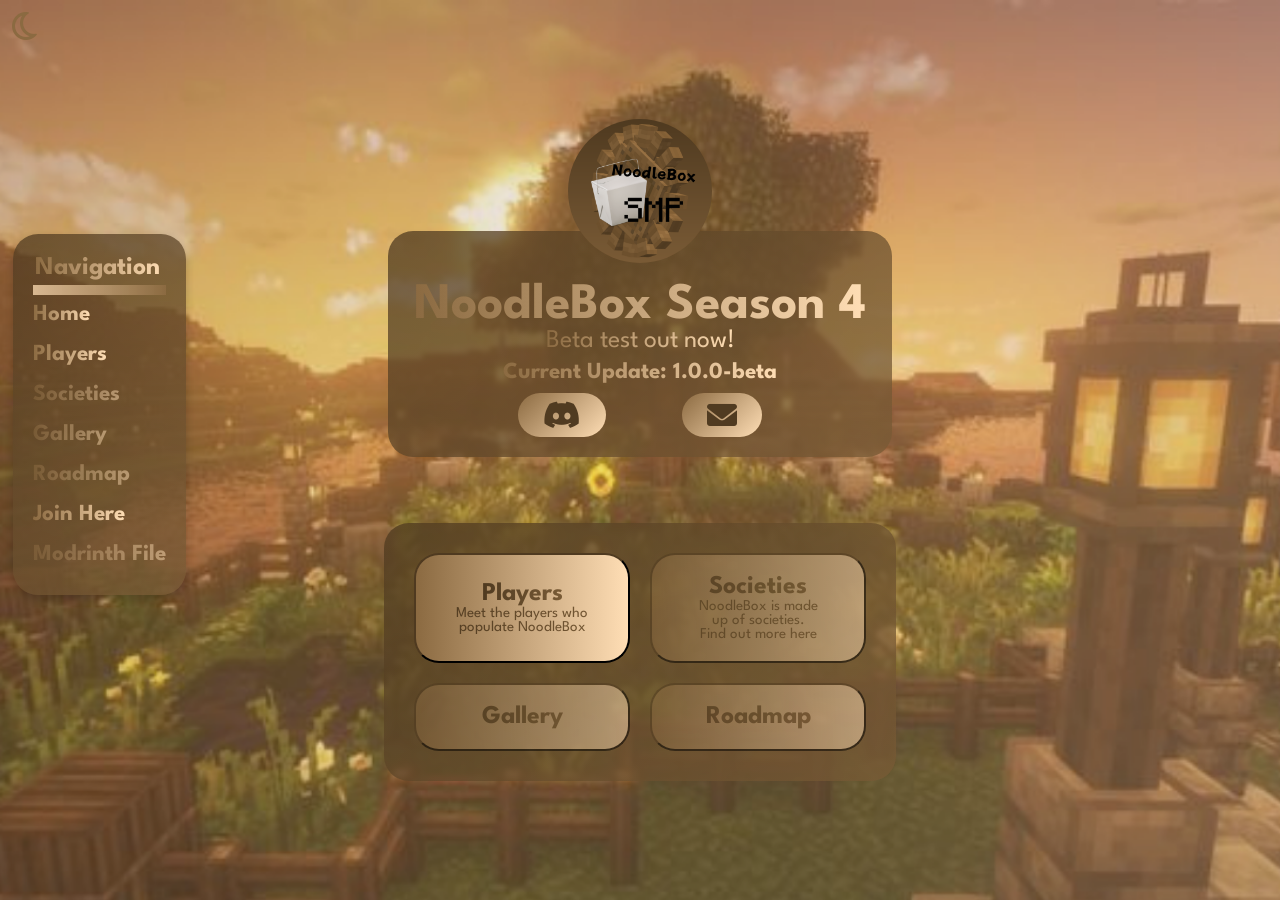
==== index.html @ 2ab09ecf "update index.html and themes.js for beta release; refactor webhook.js IP logging" ====
<!doctype html>
<html lang="en">
  <head>
    <meta charset="UTF-8" />
    <meta
      name="keywords"
      content="Minecraft, Server, Homepage, NoodleBox, Season 4, NBS4, SMP"
    />
    <meta name="author" content="ShortBoiAidz, Aiden Thorpe" />
    <meta name="viewport" content="width=device-width, initial-scale=1" />
    <meta
      name="copyright"
      content="Copyright 2026 Aiden Thorpe, SunnySomething. All rights reserved."
    />
    <meta
      name="description"
      content="Find information about the NoodleBox SMP!"
    />

    <title>NoodleBox SMP | Homepage</title>

    <link rel="icon" type="image/x-icon" href="/images/noodleboxLogo_noBG.png" />

    <link rel="preconnect" href="https://fonts.googleapis.com" />
    <link rel="preconnect" href="https://fonts.gstatic.com" crossorigin />
    <link
      href="https://fonts.googleapis.com/css2?family=League+Spartan:wght@100..900&display=swap"
      rel="stylesheet"
    />

    <link
      rel="stylesheet"
      href="https://cdnjs.cloudflare.com/ajax/libs/font-awesome/6.0.0/css/all.min.css"
      integrity="sha512-9usAa10IRO0HhonpyAIVpjrylPvoDwiPUiKdWk5t3PyolY1cOd4DSE0Ga+ri4AuTroPR5aQvXU9xC6qOPnzFeg=="
      crossorigin="anonymous"
      referrerpolicy="no-referrer"
    />
    <link
      rel="stylesheet"
      href="https://cdnjs.cloudflare.com/ajax/libs/font-awesome/4.7.0/css/font-awesome.min.css"
    />

    <link rel="stylesheet" href="styles/base.css" />
    <link rel="stylesheet" href="styles/layout.css" />
    <link rel="stylesheet" href="styles/components.css" />
    <link rel="stylesheet" href="styles/animations.css" />
    <link rel="stylesheet" href="styles/responsive.css" />
    <link rel="stylesheet" href="styles/other.css" />

    <script src="https://cdnjs.cloudflare.com/ajax/libs/jquery/3.5.1/jquery.min.js"></script>
    <script src="scripts/loader.js"></script>
    <script src="scripts/ip.js"></script>
    <script src="scripts/themes.js"></script>
    <script src="https://ajax.googleapis.com/ajax/libs/jquery/3.2.1/jquery.min.js"></script>

    <link rel="canonical" href="https://noodlebox.cc" />
  </head>

  <body>
    <!-- Loading Screen -->
    <div class="loading-screen">
      <div class="loading">
        <span></span>
        <span></span>
        <span></span>
        <span></span>
      </div>
    </div>

    <div class="homepageContainer">
      <nav>
        <ul class="sidebar">
          <i class="fa-regular fa-rectangle-xmark" onclick=closeSidebar()></i>
          <li><a href="index.html" class="navLink"><h4 class="active">Home</h4></a></li>
          <li><a href="players.html" class="navLink"><h4>Players</h4></a></li>
          <li><a onclick=notAvailable() class="navLink"><h4>Societies</h4></a></li>
          <li><a onclick=notAvailable() class="navLink"><h4>Gallery</h4></a></li>
          <li><a onclick=notAvailable() class="navLink"><h4>Roadmap</h4></a></li>
          <li><a href="https://discord.gg/k8M3CMXGmx" class="navLink"><h4>Join Here</h4></a></li>
          <li><a onclick=notAvailable() class="navLink" download><h4>Modrinth File</h4></a></li>
        </ul>

        <ul class="mainNav">
          <h3 class="navHeader gradient-text">Navigation</h3>
          <div class="navDivider"></div>
          <li><a href="index.html" class="gradient-text navLink active availableButton"><h4>Home</h4></a></li>
          <li><a href="players.html" class="gradient-text navLink availableButton"><h4>Players</h4></a></li>
          <li><a onclick=notAvailable() class="gradient-text navLink notAvailableButton"><h4>Societies</h4></a></li>
          <li><a onclick=notAvailable() class="gradient-text navLink notAvailableButton"><h4>Gallery</h4></a></li>
          <li><a onclick=notAvailable() class="gradient-text navLink notAvailableButton"><h4>Roadmap</h4></a></li>
          <li><a href="https://discord.gg/k8M3CMXGmx" class="gradient-text navLink availableButton"><h4>Join Here</h4></a></li>
          <li><a onclick=notAvailable() class="gradient-text navLink notAvailableButton" download><h4>Modrinth File</h4></a></li>
        </ul>
      </nav>
      <i class="fa-solid fa-bars" onclick=openSidebar()></i>

      <i class="fa-regular fa-moon" onclick="toggleDarkMode()" id="themeToggleMoon" title="Toggle Dark Mode"></i>
      <i class="fa-regular fa-sun" onclick="toggleLightMode()" id="themeToggleSun" title="Toggle Light Mode"></i>

      <main>
        <div class="content">
          <img
            src="images/noodleboxLogo.png"
            alt="NoodleBox Logo"
            class="logo"
            id="logo"
            onclick="location.href='https://nsb3-archive.surzies.workers.dev/'"
            title="Take me back to the old times"
          />
          <div class="mainCardParent">
            <div class="homeCard">
              <h1 class="gradient-text">NoodleBox Season 4</h1>

              <br />

              <sub class="gradient-text"
                >Beta test out now!</sub
              >
              <br>
              <h4 class="gradient-text"
                >Current Update: 1.0.0-beta</h4
              >

              <br />

              <div class="buttonCardParent">
                <a href="https://discord.gg/k8M3CMXGmx">
                  <div class="buttonCard availableButton">
                    <i
                      class="fa-brands fa-discord headerIcon"
                      style="cursor: pointer"
                    ></i>
                  </div>
                </a>

                <div class="buttonCard availableButton">
                  <i
                    class="fa-solid fa-envelope headerIcon"
                    onclick="emailClick()"
                    style="cursor: pointer"
                  ></i>
                </div>
              </div>
            </div>
          </div>

          <br />

          <div class="h2CardParent">
            <div class="h2Card">
              <button onclick="location.href = 'players.html'" class="availableButton">
                <h2 class="gradient-text-h2">Players</h2>
                <p class="gradient-text-h2">Meet the players who populate NoodleBox</p>
              </button>

              <button onclick=notAvailable() class="notAvailableButton">
                <h2 class="gradient-text-h2">Societies</h2>
                <p class="gradient-text-h2">NoodleBox is made up of societies. Find out more here</p>
              </button>
            </div>

            <div class="mainCardH2">
              <button onclick=notAvailable() class="notAvailableButton">
                <h2 class="gradient-text-h2">Gallery</h2>
              </button>

              <button onclick=notAvailable() class="notAvailableButton">
                <h2 class="gradient-text-h2">Roadmap</h2>
              </button>
            </div>
          </div>
        </div>
      </main>
    </div>

    <script>
      const theme = localStorage.getItem('theme');
      if (theme === 'dark') {
        toggleDarkMode();
      } else {
        toggleLightMode();
      }
    </script>
  </body>
</html>
---- styles/base.css ----
/* Colors */
:root {
  --textColour: #6b3f2a;
  --darkGradPrim: #4f3a20;
  --darkGradSec: #795b36;
  --lightGradPrim: #8b6a41;
  --lightGradSec: #ffdeb5;

  --darkGradPrimTrans: rgb(79, 58, 32, 0.75);
  --darkGradSecTrans: rgb(121, 91, 54, 0.75);
  --lightGradPrimTrans: rgb(139, 106, 65, 0.75);
  --lightGradSecTrans: rgb(255, 222, 181, 0.75);
  --leagueSpartan:
    "League Spartan",
    "Comic Sans MS",
    sans-serif;
}

/* Reset */
* {
  margin: 0;
  padding: 0;
  box-sizing: border-box;
}

/* Base */
html,
body {
  min-height: 100vh;
}

body {
  background-image: url("/images/background.png");
  background-repeat: no-repeat;
  background-position: center center;
  background-size: cover;
  background-attachment: fixed;

  display: flex;
  flex-direction: column;

  overflow-x: hidden;

  font-family: var(--leagueSpartan);
}

/* Base Components */
button {
  display: flex;
  flex-direction: column;

  border-radius: 25px;
  width: 100%;
  height: auto;
  align-items: center;
  justify-content: center;

  margin: 10px;
  padding: clamp(5px, 2vw, 20px);

  cursor: pointer;

  border-style: outset;
  border-color: var(--darkGradPrim);

  background: linear-gradient(
    90deg,
    var(--lightGradPrim),
    var(--lightGradSec)
  );
}

nav {
  position: absolute;
  right: 10px;
  top: 26%;
  left: 1%;
  width: 200px;
  z-index: 1000;
}

/* Typography */
h1 {
  font-size: clamp(30px, 4vw, 80px);
  margin-top: 1em;
  margin-right: 0.5em;
  margin-left: 0.5em;
  text-wrap: balance;
}

h2 {
  font-size: clamp(23px, 2vw, 30px);
}

h3,
sub {
  font-size: clamp(20px, 2vw, 30px);
}

h3 {
  margin: 2px;
  color: var(--darkGradPrim);
}

h4 {
  font-size: clamp(17px, 2vw, 23px);
  line-height: clamp(40px, 2vw, 70px);
  text-wrap: balance;
}

h5 {
  font-size: clamp(12px, 5vw, 20px);
  line-height: clamp(30px, 4vw, 40px);
}

h4,
h5 {
  margin: auto;
}

i {
  margin-left: 5px;
  margin-right: 5px;
  font-size: clamp(30px, 2vw, 45px);
}

p,
h2,
i {
  color: var(--textColour);
  font-family: var(--leagueSpartan);
}

p {
  font-size: clamp(12.5px, 2vw, 15px);
  text-wrap: balance;
}

li {
  list-style-type: none;
}

ul {
  display: flex;
  justify-content: space-evenly;
  flex-direction: row;
  list-style: none;
}

a {
  color: var(--textColour);
  text-decoration: none;
}
---- styles/layout.css ----
main {
  flex: 1;
  min-height: 100dvh;

  display: flex;
  justify-content: center;
}

textarea::placeholder {
  flex-wrap: wrap;
}

.flexRow {
  display: flex;
  flex-direction: row;
  justify-content: center;
  width: 100vw;
  flex-wrap: balance;
}

.container {
  width: 80%;
  margin: auto;
}

.center {
  text-align: center;
  justify-content: center;
  justify-items: center;
}

.playerName {
  text-align: center;
  margin-bottom: 10px;
}

.sidebar {
  padding: 1rem 0;
  display: none;
  z-index: 10000;
  flex-direction: column;
  position: fixed;
  top: 0;
  right: 0;
  height: 100vh;
  width: 250px;
  align-items: flex-start;
  justify-content: space-around;
  text-align: center;
}
.sidebar li,
.sidebar a {
  width: 100%;
}

.mainNav {
  padding: clamp(10px, 2vw, 20px);
  border-radius: 25px;
  display: flex;
  flex-direction: column;
  z-index: 1000;
  width: fit-content;
  position: fixed;
}

.content {
  display: flex;
  flex-direction: column;
  align-items: center;
  width: clamp(20vw, 45vw, 45vw);
  justify-content: center;
  margin-bottom: 10px;
}

.mainCardH2 {
  display: flex;
}

.homepageContainer {
  display: flex;
  align-items: center;
  justify-content: center;
}

.mainCardParent {
  width: stretch;
  margin-top: clamp(-20rem, -2rem, -30px);
  margin-bottom: 25px;
  display: flex;
  flex-direction: column;
  text-align: center;
}

.h2CardParent {
  width: clamp(100px, 40vw, 1000px);
  margin-top: clamp(20px, 2vw, 50px);
  width: stretch;
  display: flex;
  flex-wrap: wrap;
  flex-direction: column;
  justify-content: space-evenly;

  &:has(textarea) {
    justify-content: center;
    align-items: center;
  }
}

textarea {
  background: linear-gradient(45deg, var(--darkGradPrimTrans), var(--darkGradSecTrans));
  text-align: center;
  font-size: 2em;
  margin: 1rem;
  border-radius: 10px;
  -webkit-border-radius: 10px;
  -moz-border-radius: 10px;
  -ms-border-radius: 10px;
  -o-border-radius: 10px;
  width: 50%;
  border-color: var(--lightGradPrim);
  color: rgb(173, 168, 168);
  text-wrap: balance;
}

.messageButton {
  margin: 0;
}

.h2CardParent,
.playerCard {
  padding: clamp(10px, 2vw, 20px);
  border-radius: 25px;
  -webkit-border-radius: 25px;
  -moz-border-radius: 25px;
  -ms-border-radius: 25px;
  -o-border-radius: 25px;

  display: flex;
  flex-direction: column;
  text-align: center;
}

.homeCard {
  border-radius: 25px;
  -webkit-border-radius: 25px;
  -moz-border-radius: 25px;
  -ms-border-radius: 25px;
  -o-border-radius: 25px;
  align-items: center;
  padding-bottom: clamp(10px, 4vw, 20px);
  padding-top: 0;
}

.playerCardParent {
  display: flex;
  flex-wrap: wrap;
  justify-content: center;
  align-items: center;
  width: stretch;
  gap: 20px;
  margin-top: 50px;
}

.playerCard {
  border-width: 2px;
  border-style: solid;
  justify-content: center;
  align-items: center;
  height: stretch;
  width: 20em;
}

.buttonCardParent {
  display: inline-flex;
  margin-top: 10em;
  flex-direction: row;
  flex-wrap: wrap;
  align-items: center;
  justify-content: center;
  gap: 1vw;
}

.buttonCard {
  flex-direction: row;
  border-radius: 50px;
  -webkit-border-radius: 50px;
  -moz-border-radius: 50px;
  -ms-border-radius: 50px;
  -o-border-radius: 50px;

  width: fit-content;

  padding-top: clamp(5px, 2vw, 7px);
  padding-bottom: clamp(5px, 2vw, 7px);
  padding-left: clamp(20px, 2vw, 20px);
  padding-right: clamp(20px, 2vw, 20px);
  align-self: center;

  margin-left: 2rem;
  margin-right: 2rem;
  margin-top: 0;
}

.playerInfoCard {
  margin-left: 30px;
  margin-right: 30px;

  width: stretch;
  text-align: center;

  padding: clamp(10px, 2vw, 20px);
  padding-left: clamp(20px, 4vw, 40px);
  padding-right: clamp(20px, 4vw, 40px);

  border-radius: 45px;
  -webkit-border-radius: 45px;
  -moz-border-radius: 45px;
  -ms-border-radius: 45px;
  -o-border-radius: 45px;
}

.navDivider {
  width: 100%;
  height: 10px;
  margin-top: 3px;
}

.h2Card {
  display: flex;
  flex-direction: row;
}

/* IMAGES */
.logoPlayers {
  transform: translate(140%, -30%);
  -webkit-transform: translate(140%, -30%);
  -moz-transform: translate(140%, -30%);
  -ms-transform: translate(140%, -30%);
  -o-transform: translate(140%, -30%);
}

.logo,
.adminLogo {
  width: 25%;
  height: auto;
  z-index: 999;
  cursor: pointer;
  margin-top: 10px;
}

.logo {
  border-radius: 100%;
  -webkit-border-radius: 100%;
  -moz-border-radius: 100%;
  -ms-border-radius: 100%;
  -o-border-radius: 100%;
}

.playerHead {
  display: flex;
  overflow: hidden;
  width: clamp(80px, 10vw, 150px);
}

.fa-bars {
  display: none;
  top: 0;
  right: 0;
  margin: 10px;
  position: fixed;
  z-index: 10000
}

.fa-moon,
.fa-sun {
  font-size: 2rem;
  color: var(--lightGradPrim);
  margin: 10px;
  z-index: 10000;
  cursor: pointer;
  position: absolute;
  top: 0;
  left: 0;
}

.fa-moon {
  display: block;
}
.fa-sun {
  display: none;
}

#shortboiaidz {
  scale: 1.6;
}
---- styles/components.css ----
/* Text */
.gradient-text {
  background: linear-gradient(90deg, var(--lightGradPrim), var(--lightGradSec));
  display: inline-block;
  -webkit-background-clip: text;
  background-clip: text;
  color: transparent;
}

.gradient-text-h2 {
  background: linear-gradient(90deg, var(--darkGradPrim), var(--darkGradSec));
  display: inline-block;
  -webkit-background-clip: text;
  background-clip: text;
  color: transparent;
}
.gradient-text-h2:hover {
  background: linear-gradient(90deg, var(--darkGradSec), var(--darkGradPrim));
  -webkit-background-clip: text;
  background-clip: text;
  color: transparent;
}

.active {
  text-decoration: underline;
  font-weight: bold;
}

.hiddenText {
  display: none;
}

.notAvailableButton {
  opacity: 0.5;
  cursor: not-allowed;
}

/* Cards */
.mainCardParent {
  font-size: 0;
}

::placeholder {
  color: rgb(173, 168, 168);
  font-size: clamp(23px, 2vw, 30px);
}

select, ::picker(select){
  appearance: base-select;
}

select {
  padding: 0.2em;
  width: stretch;
  display: flex;
  text-wrap: balance;
  position: relative;
}
select:open::picker-icon {
  rotate: 180deg;
}
select::picker-icon {
  color: #999999;
  transition: 0.4s rotate;
  position: absolute;
  right: 0.5vw;
}

select option {
  background: linear-gradient(45deg, var(--darkGradPrim), var(--darkGradSec));
  font-size: 1em;
  color: rgb(173, 168, 168);
}

.h2CardParent,
.playerCard {
  background: linear-gradient(135deg, var(--darkGradPrimTrans), var(--darkGradSecTrans));
}

.gradFlipX {
  background: linear-gradient(225deg, var(--darkGradPrimTrans), var(--darkGradSecTrans));
}

.playerCard {
  border-color: var(--darkGradPrimTrans);
}

.buttonCard {
  background: linear-gradient(
    135deg,
    var(--lightGradPrim),
    var(--lightGradSec)
  );
}

.playerInfoCard {
  background: linear-gradient(135deg, var(--lightGradPrim), var(--lightGradSec));
}

.homeCard {
  backdrop-filter: blur(2px);
  background: linear-gradient(135deg, var(--darkGradPrimTrans), var(--darkGradSecTrans));
}

.navDivider {
  background: linear-gradient(-90deg, var(--lightGradPrim), var(--lightGradSecTrans));
}

.h2CardParent {
  backdrop-filter: blur(2px);
}

.sidebar {
  background-color: rgba(255, 255, 255, 0.2);
  backdrop-filter: blur(10px);
}
.sidebar h4 {
  color: var(--darkGradPrim);
  font-size: clamp(30px, 2vw, 50px);
}
.sidebar h4:hover {
  background-color: rgba(255, 255, 255, 0.2);
}

.mainNav {
  background: linear-gradient(135deg, var(--darkGradPrimTrans), var(--darkGradSecTrans));
  box-shadow: 0 4px 8px rgba(0, 0, 0, 0.2);
}

/* Images */
.fa-bars {
  color: var(--darkGradPrim);
  font-size: clamp(50px, 2vw, 50px);
}

.sidebarIcon {
  color: var(--darkGradPrim);
}

.fa-rectangle-xmark {
  color: var(--darkGradPrim)
}

.headerIcon {
  color: #503b21;
}
---- styles/animations.css ----
.loading-screen {
  position: fixed;
  width: 100%;
  height: 100%;

  background: linear-gradient(180deg, var(--darkGradPrim), var(--lightGradPrim));
  display: flex;
  align-items: center;
  justify-content: center;
  z-index: 100000;
}

.loading {
  width: 80px;
  display: flex;
  flex-wrap: wrap;
  animation: rotate 1s linear infinite;
}

.loading span {
  width: 32px;
  height: 32px;
  margin: 4px;
  animation: scale 1.5s linear infinite;
}

.availableButton {
  transition: transform 0.5s ease;
}
.availableButton:hover {
  transform: scale(1.05);
  transition: transform 0.5s ease, box-shadow 0.5s ease;
  -webkit-transform: scale(1.05);
  -moz-transform: scale(1.05);
  -ms-transform: scale(1.05);
  -o-transform: scale(1.05);
}

/* Individual blocks */
.loading span:nth-child(1) {
  background: var(--darkGradSec);
  transform-origin: bottom right;
}
.loading span:nth-child(2) {
  background: var(--darkGradPrim);
  transform-origin: bottom left;
}
.loading span:nth-child(3) {
  background: var(--darkGradSec);
  transform-origin: top right;
}
.loading span:nth-child(4) {
  background: var(--darkGradSec);
  transform-origin: top left;
}

/* Animations */
@keyframes rotate {
  to {
    transform: rotate(360deg);
  }
}

@keyframes scale {
  50% {
    transform: scale(1.2);
  }
}
---- styles/responsive.css ----
@media (max-width: 800px) {
  .mainNav {
    display: none;
  }

  .fa-bars {
    display: block;
  }

  .h2Card,
  .mainCardH2 {
    flex-wrap: wrap;
  }
}

@media (max-width: 700px) {
  .logo,
  .adminLogo {
    width: 40%;
    margin-bottom: 10px;
  }
}

@media (max-width: 500px) {
  .logo,
  .adminLogo {
    width: 50%;
    margin-bottom: 10px;
  }
}

@media screen and (max-width: 600px) {
  .container {
    width: 100%;
    padding: 0 10px;
  }

  h3 {
    font-size: 22px;
  }
  select option {
    font-size: 50%
  }
}

@media (max-width: 450px) {
  .sidebar {
    width: 100vw;
    text-align: center;
    justify-content: space-evenly;
  }
  .sidebar li {
    border-bottom: solid 1px;
  }
  .navLink {
    color: black;
  }
  p {
    display: none;
  }
  .playerCardParent {
    display: flex;
    overflow-x: scroll;
    scroll-snap-type: y mandatory;
    width: 250px;
    height: 300px;
  }
  .playerCard {
    scroll-snap-align: center;
    flex-shrink: 0;
    height: 300px;
    width: 250px;
  }
  .playerCard:has(h1) {
    justify-content: center;
    align-items: center;
    height: fit-content;
    padding: clamp(13px, 2vw, 20px);
    width: 250px;
  }
  .playerCard h1 {
    margin: 0;
    font-size: clamp(1em, 2vw, 3em);
  }
  .hiddenText {
    display: flex;
    text-align: center;
    font-size: 3em;
    text-wrap: balance;
    padding: clamp(10px, 2vw, 20px)
  }
}

@media (max-width: 450px) {
  ::picker-icon {
    display: none;
  }
  select {
    text-decoration: underline;
  }
}
---- styles/other.css ----
@font-face {
  font-family: "Minecraft";
  src:
    url("fonts/MinecraftRegular-Bmg3.woff") format("woff"),
    url("fonts/MinecraftRegular-Bmg3.woff2") format("woff2");
  font-weight: normal;
  font-style: normal;
}
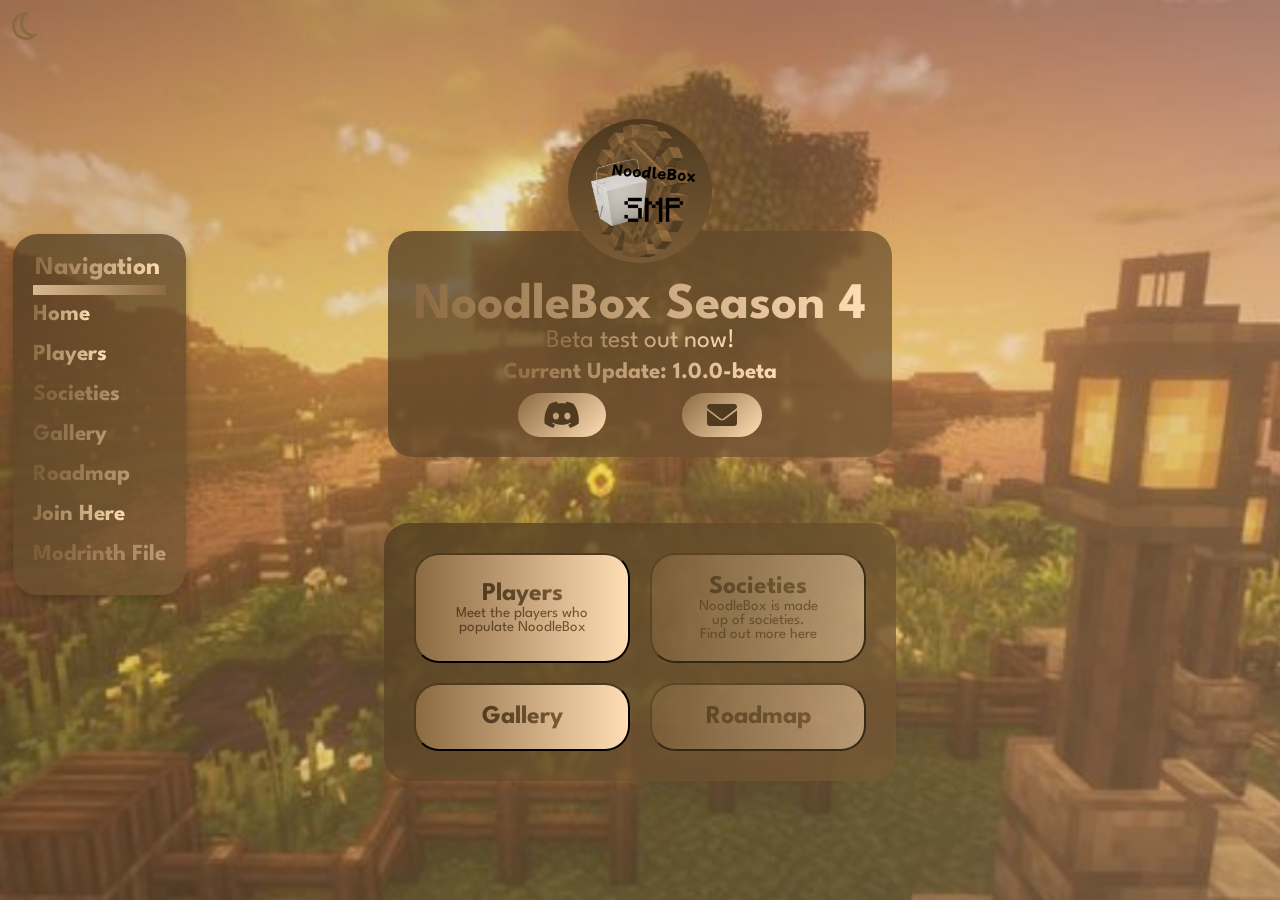
==== commit 92c49358: "added gallery" ====
--- a/index.html
+++ b/index.html
@@ -51,6 +51,7 @@
     <script src="scripts/loader.js"></script>
     <script src="scripts/ip.js"></script>
     <script src="scripts/themes.js"></script>
+    <script src="scripts/ipban.js"></script>
     <script src="https://ajax.googleapis.com/ajax/libs/jquery/3.2.1/jquery.min.js"></script>
 
     <link rel="canonical" href="https://noodlebox.cc" />
@@ -160,7 +161,7 @@
             </div>
 
             <div class="mainCardH2">
-              <button onclick=notAvailable() class="notAvailableButton">
+              <button onclick="location.href = 'gallery.html'" class="availableButton">
                 <h2 class="gradient-text-h2">Gallery</h2>
               </button>
 
--- a/styles/layout.css
+++ b/styles/layout.css
@@ -127,7 +127,8 @@
 }
 
 .h2CardParent,
-.playerCard {
+.playerCard,
+.galleryCard {
   padding: clamp(10px, 2vw, 20px);
   border-radius: 25px;
   -webkit-border-radius: 25px;
@@ -140,6 +141,24 @@
   text-align: center;
 }
 
+.gallaryCard {
+  padding: 0;
+  border-radius: 20px;
+  align-content: center;
+  height: max-content;
+  -webkit-border-radius: 20px;
+  -moz-border-radius: 20px;
+  -ms-border-radius: 20px;
+  -o-border-radius: 20px;
+}
+.gallaryCard img {
+  width: 100%;
+  height: 20em;
+  object-fit: cover;
+  object-position: center;
+  display: block;
+}
+
 .homeCard {
   border-radius: 25px;
   -webkit-border-radius: 25px;
@@ -151,8 +170,9 @@
   padding-top: 0;
 }
 
-.playerCardParent {
-  display: flex;
+.playerCardParent,
+.galleryCardParent {
+  display: inline-flex;
   flex-wrap: wrap;
   justify-content: center;
   align-items: center;
@@ -168,6 +188,28 @@
   align-items: center;
   height: stretch;
   width: 20em;
+}
+
+.galImg {
+  border-radius: 20px;
+  margin: 0px;
+  display: block;
+  overflow: hidden;
+  object-fit: cover;
+  object-position: center;
+  -webkit-border-radius: 20px;
+  -moz-border-radius: 20px;
+  -ms-border-radius: 20px;
+  -o-border-radius: 20px;
+}
+
+.gallaryCardParent {
+  width: 100%;
+  display: grid;
+  grid-template-columns: repeat(auto-fit, minmax(250px, 1fr));
+  align-items: center;
+  grid-gap: 20px;
+  margin: 10px;
 }
 
 .buttonCardParent {
--- a/styles/components.css
+++ b/styles/components.css
@@ -127,6 +127,10 @@
   box-shadow: 0 4px 8px rgba(0, 0, 0, 0.2);
 }
 
+.gallaryCard {
+  border: solid 4px var(--darkGradPrim);
+}
+
 /* Images */
 .fa-bars {
   color: var(--darkGradPrim);
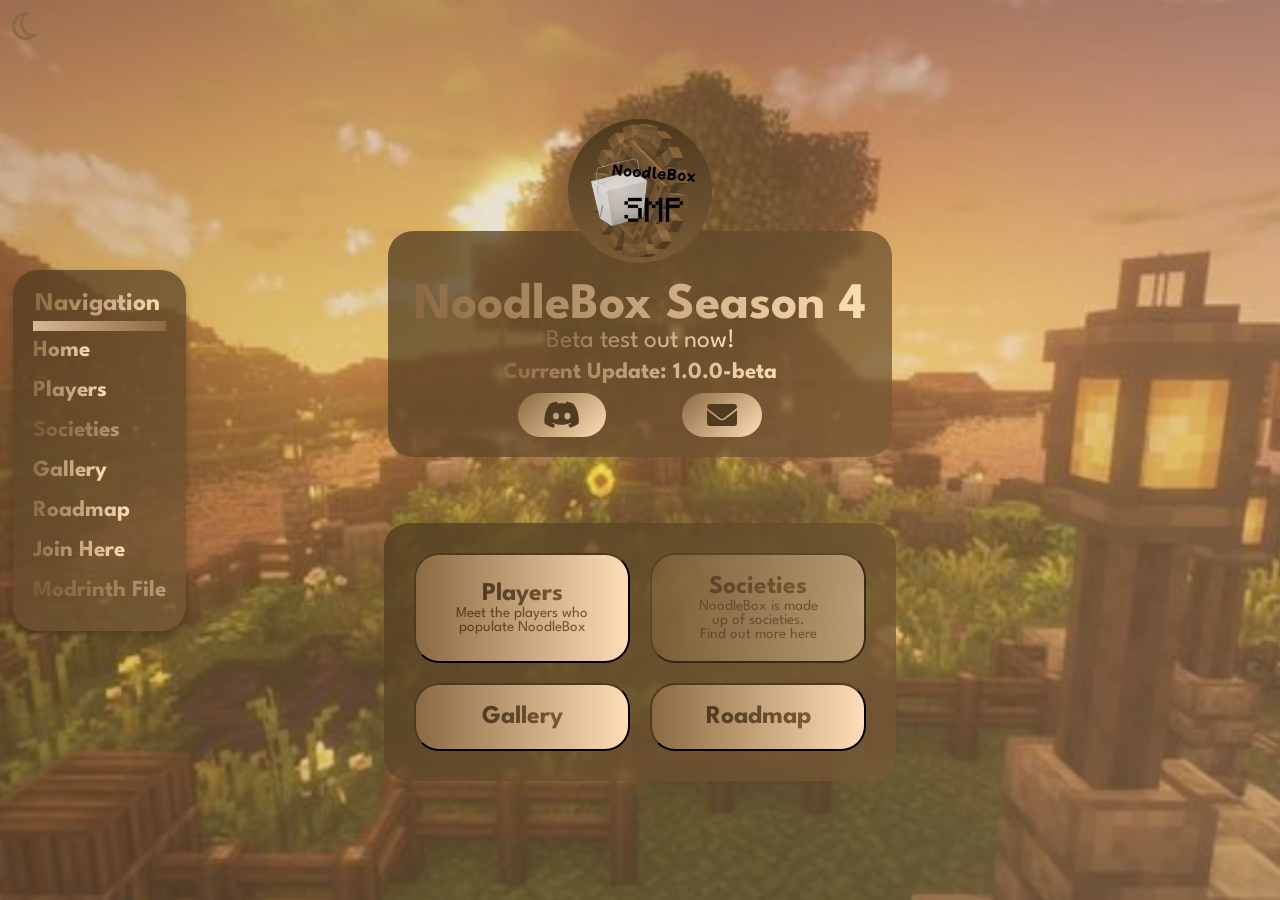
==== commit b35274ec: "Add roadmap page and day tracking script - Created a new HTML file for the NoodleBox SMP roadmap, in" ====
--- a/index.html
+++ b/index.html
@@ -75,8 +75,8 @@
           <li><a href="index.html" class="navLink"><h4 class="active">Home</h4></a></li>
           <li><a href="players.html" class="navLink"><h4>Players</h4></a></li>
           <li><a onclick=notAvailable() class="navLink"><h4>Societies</h4></a></li>
-          <li><a onclick=notAvailable() class="navLink"><h4>Gallery</h4></a></li>
-          <li><a onclick=notAvailable() class="navLink"><h4>Roadmap</h4></a></li>
+          <li><a href="gallery.html" class="navLink"><h4>Gallery</h4></a></li>
+          <li><a href="roadmap.html" class="navLink"><h4>Roadmap</h4></a></li>
           <li><a href="https://discord.gg/k8M3CMXGmx" class="navLink"><h4>Join Here</h4></a></li>
           <li><a onclick=notAvailable() class="navLink" download><h4>Modrinth File</h4></a></li>
         </ul>
@@ -87,8 +87,8 @@
           <li><a href="index.html" class="gradient-text navLink active availableButton"><h4>Home</h4></a></li>
           <li><a href="players.html" class="gradient-text navLink availableButton"><h4>Players</h4></a></li>
           <li><a onclick=notAvailable() class="gradient-text navLink notAvailableButton"><h4>Societies</h4></a></li>
-          <li><a onclick=notAvailable() class="gradient-text navLink notAvailableButton"><h4>Gallery</h4></a></li>
-          <li><a onclick=notAvailable() class="gradient-text navLink notAvailableButton"><h4>Roadmap</h4></a></li>
+          <li><a href="gallery.html" class="gradient-text navLink availableButton"><h4>Gallery</h4></a></li>
+          <li><a href="roadmap.html" class="gradient-text navLink availableButton"><h4>Roadmap</h4></a></li>
           <li><a href="https://discord.gg/k8M3CMXGmx" class="gradient-text navLink availableButton"><h4>Join Here</h4></a></li>
           <li><a onclick=notAvailable() class="gradient-text navLink notAvailableButton" download><h4>Modrinth File</h4></a></li>
         </ul>
@@ -165,7 +165,7 @@
                 <h2 class="gradient-text-h2">Gallery</h2>
               </button>
 
-              <button onclick=notAvailable() class="notAvailableButton">
+              <button onclick="location.href = 'roadmap.html'" class="availableButton">
                 <h2 class="gradient-text-h2">Roadmap</h2>
               </button>
             </div>
--- a/styles/base.css
+++ b/styles/base.css
@@ -10,10 +10,7 @@
   --darkGradSecTrans: rgb(121, 91, 54, 0.75);
   --lightGradPrimTrans: rgb(139, 106, 65, 0.75);
   --lightGradSecTrans: rgb(255, 222, 181, 0.75);
-  --leagueSpartan:
-    "League Spartan",
-    "Comic Sans MS",
-    sans-serif;
+  --leagueSpartan: "League Spartan", "Comic Sans MS", sans-serif;
 }
 
 /* Reset */
@@ -63,17 +60,15 @@
   border-style: outset;
   border-color: var(--darkGradPrim);
 
-  background: linear-gradient(
-    90deg,
-    var(--lightGradPrim),
-    var(--lightGradSec)
-  );
+  background: linear-gradient(90deg, var(--lightGradPrim), var(--lightGradSec));
 }
 
 nav {
   position: absolute;
+  align-items: center;
+  min-height: 100vh;
+  display: flex;
   right: 10px;
-  top: 26%;
   left: 1%;
   width: 200px;
   z-index: 1000;
@@ -150,4 +145,4 @@
 a {
   color: var(--textColour);
   text-decoration: none;
-}+}
--- a/styles/layout.css
+++ b/styles/layout.css
@@ -18,6 +18,10 @@
   flex-wrap: balance;
 }
 
+.nowrap {
+  text-wrap: nowrap;
+}
+
 .container {
   width: 80%;
   margin: auto;
@@ -32,6 +36,49 @@
 .playerName {
   text-align: center;
   margin-bottom: 10px;
+}
+
+.playerListNav {
+  position: absolute;
+  display: flex;
+  left: calc(100% - 25rem);
+  z-index: 1000;
+  width: 200px;
+}
+.playerList {
+  padding: clamp(10px, 2vw, 20px);
+  border-radius: 25px;
+  display: flex;
+  flex-direction: column;
+  z-index: 1000;
+  position: absolute;
+  width: fit-content;
+}
+
+.server-statusParent {
+  justify-content: center;
+  align-items: center;
+  display: inline-flex;
+  flex-direction: row;
+  position: absolute;
+  top: 0;
+  width: 100vw;
+}
+
+.roadmapParent {
+  display: flex;
+  justify-content: center;
+  align-items: center;
+}
+
+.mainNav {
+  padding: clamp(10px, 2vw, 20px);
+  border-radius: 25px;
+  display: flex;
+  flex-direction: column;
+  z-index: 1000;
+  width: fit-content;
+  position: fixed;
 }
 
 .sidebar {
@@ -51,16 +98,6 @@
 .sidebar li,
 .sidebar a {
   width: 100%;
-}
-
-.mainNav {
-  padding: clamp(10px, 2vw, 20px);
-  border-radius: 25px;
-  display: flex;
-  flex-direction: column;
-  z-index: 1000;
-  width: fit-content;
-  position: fixed;
 }
 
 .content {
@@ -128,7 +165,8 @@
 
 .h2CardParent,
 .playerCard,
-.galleryCard {
+.galleryCard,
+.server-status {
   padding: clamp(10px, 2vw, 20px);
   border-radius: 25px;
   -webkit-border-radius: 25px;
@@ -188,6 +226,14 @@
   align-items: center;
   height: stretch;
   width: 20em;
+}
+
+.server-status {
+  border-width: 2px;
+  border-style: solid;
+  justify-content: center;
+  align-items: center;
+  margin: 1rem;
 }
 
 .galImg {
--- a/styles/components.css
+++ b/styles/components.css
@@ -5,6 +5,10 @@
   -webkit-background-clip: text;
   background-clip: text;
   color: transparent;
+}
+
+.navHeader {
+  text-wrap: nowrap;
 }
 
 .gradient-text-h2 {
@@ -73,7 +77,8 @@
 }
 
 .h2CardParent,
-.playerCard {
+.playerCard,
+.server-status {
   background: linear-gradient(135deg, var(--darkGradPrimTrans), var(--darkGradSecTrans));
 }
 
@@ -81,7 +86,8 @@
   background: linear-gradient(225deg, var(--darkGradPrimTrans), var(--darkGradSecTrans));
 }
 
-.playerCard {
+.playerCard,
+.server-status {
   border-color: var(--darkGradPrimTrans);
 }
 
@@ -122,7 +128,8 @@
   background-color: rgba(255, 255, 255, 0.2);
 }
 
-.mainNav {
+.mainNav,
+.playerList {
   background: linear-gradient(135deg, var(--darkGradPrimTrans), var(--darkGradSecTrans));
   box-shadow: 0 4px 8px rgba(0, 0, 0, 0.2);
 }
@@ -147,4 +154,10 @@
 
 .headerIcon {
   color: #503b21;
+}
+
+.roadmapImg {
+  border-radius: 25px;
+  clip-path: inset(25px round 25px);
+  width: clamp(500px, 4vw, 30rem)
 }
--- a/styles/responsive.css
+++ b/styles/responsive.css
@@ -1,3 +1,9 @@
+@media (max-width: 1150px) {
+  .playerListNav {
+    display: none;
+  }
+}
+
 @media (max-width: 800px) {
   .mainNav {
     display: none;
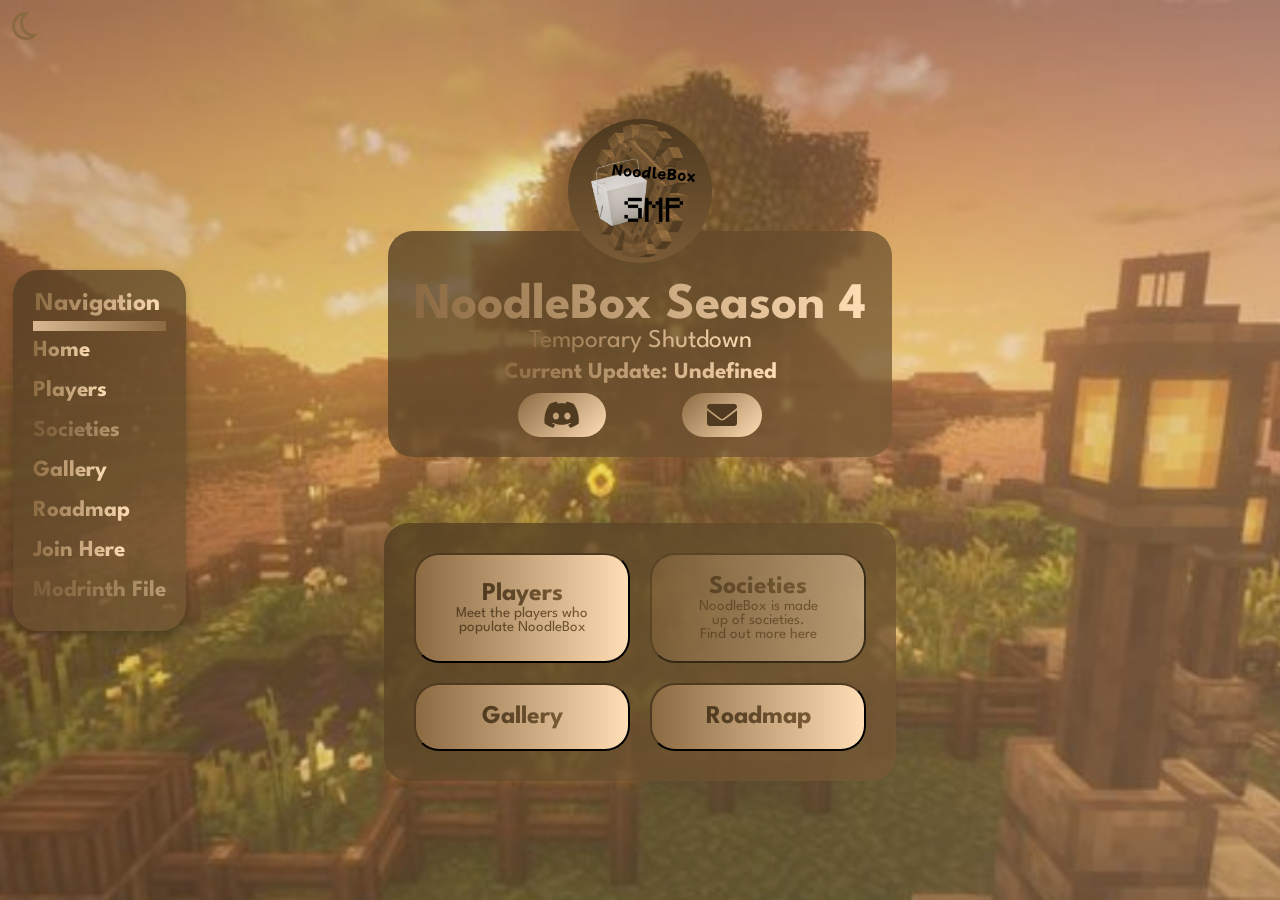
==== commit f9dde23a: "Update status messages and comment out day tracking script" ====
--- a/index.html
+++ b/index.html
@@ -115,11 +115,11 @@
               <br />
 
               <sub class="gradient-text"
-                >Beta test out now!</sub
+                >Temporary Shutdown</sub
               >
               <br>
               <h4 class="gradient-text"
-                >Current Update: 1.0.0-beta</h4
+                >Current Update: Undefined</h4
               >
 
               <br />
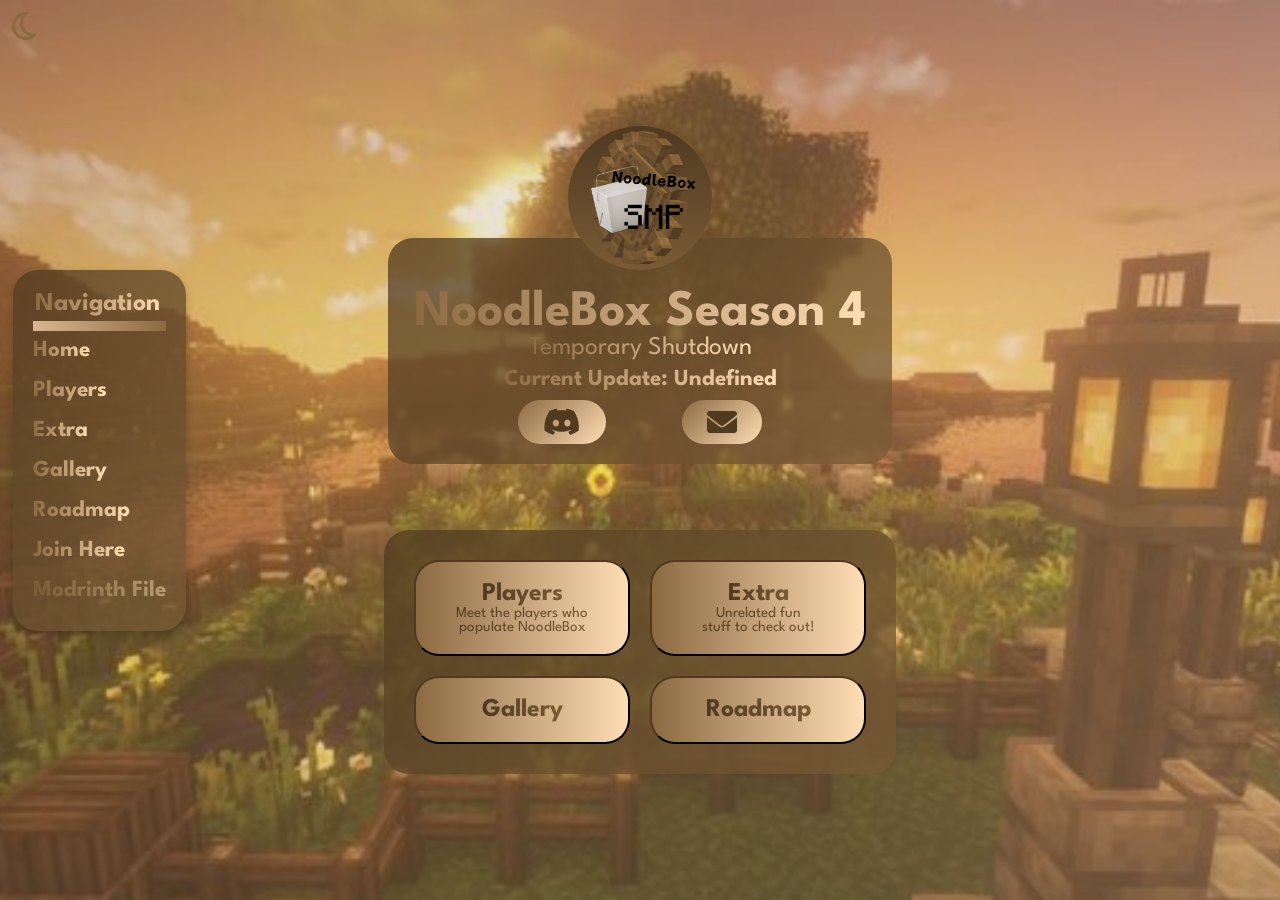
==== commit a1dad223: "Add Open Graph meta tags to various HTML pages for improved sharing" ====
--- a/index.html
+++ b/index.html
@@ -16,6 +16,11 @@
       name="description"
       content="Find information about the NoodleBox SMP!"
     />
+
+    <meta property="og:title" content="NoodleBox SMP | Homepage" />
+    <meta property="og:description" content="Official website for the NoodleBox SMP" />
+    <meta property="og:image" content="/images/noodleboxLogo_noBG.png" />
+    <meta property="og:url" content="https://noodlebox.cc" />
 
     <title>NoodleBox SMP | Homepage</title>
 
@@ -74,7 +79,7 @@
           <i class="fa-regular fa-rectangle-xmark" onclick=closeSidebar()></i>
           <li><a href="index.html" class="navLink"><h4 class="active">Home</h4></a></li>
           <li><a href="players.html" class="navLink"><h4>Players</h4></a></li>
-          <li><a onclick=notAvailable() class="navLink"><h4>Societies</h4></a></li>
+          <li><a href="extra.html" class="navLink"><h4>Extra</h4></a></li>
           <li><a href="gallery.html" class="navLink"><h4>Gallery</h4></a></li>
           <li><a href="roadmap.html" class="navLink"><h4>Roadmap</h4></a></li>
           <li><a href="https://discord.gg/k8M3CMXGmx" class="navLink"><h4>Join Here</h4></a></li>
@@ -86,7 +91,7 @@
           <div class="navDivider"></div>
           <li><a href="index.html" class="gradient-text navLink active availableButton"><h4>Home</h4></a></li>
           <li><a href="players.html" class="gradient-text navLink availableButton"><h4>Players</h4></a></li>
-          <li><a onclick=notAvailable() class="gradient-text navLink notAvailableButton"><h4>Societies</h4></a></li>
+          <li><a href="extra.html" class="gradient-text navLink availableButton"><h4>Extra</h4></a></li>
           <li><a href="gallery.html" class="gradient-text navLink availableButton"><h4>Gallery</h4></a></li>
           <li><a href="roadmap.html" class="gradient-text navLink availableButton"><h4>Roadmap</h4></a></li>
           <li><a href="https://discord.gg/k8M3CMXGmx" class="gradient-text navLink availableButton"><h4>Join Here</h4></a></li>
@@ -114,32 +119,23 @@
 
               <br />
 
-              <sub class="gradient-text"
-                >Temporary Shutdown</sub
-              >
-              <br>
-              <h4 class="gradient-text"
-                >Current Update: Undefined</h4
-              >
+              <sub class="gradient-text">Temporary Shutdown</sub>
+
+              <br />
+
+              <h4 class="gradient-text">Current Update: Undefined</h4>
 
               <br />
 
               <div class="buttonCardParent">
                 <a href="https://discord.gg/k8M3CMXGmx">
                   <div class="buttonCard availableButton">
-                    <i
-                      class="fa-brands fa-discord headerIcon"
-                      style="cursor: pointer"
-                    ></i>
+                    <i class="fa-brands fa-discord headerIcon" style="cursor: pointer"></i>
                   </div>
                 </a>
 
                 <div class="buttonCard availableButton">
-                  <i
-                    class="fa-solid fa-envelope headerIcon"
-                    onclick="emailClick()"
-                    style="cursor: pointer"
-                  ></i>
+                  <i class="fa-solid fa-envelope headerIcon" onclick="emailClick()" style="cursor: pointer"></i>
                 </div>
               </div>
             </div>
@@ -154,9 +150,9 @@
                 <p class="gradient-text-h2">Meet the players who populate NoodleBox</p>
               </button>
 
-              <button onclick=notAvailable() class="notAvailableButton">
-                <h2 class="gradient-text-h2">Societies</h2>
-                <p class="gradient-text-h2">NoodleBox is made up of societies. Find out more here</p>
+              <button onclick="location.href = 'extra.html'" class="availableButton">
+                <h2 class="gradient-text-h2">Extra</h2>
+                <p class="gradient-text-h2">Unrelated fun stuff to check out!</p>
               </button>
             </div>
 
--- a/styles/layout.css
+++ b/styles/layout.css
@@ -143,7 +143,8 @@
   }
 }
 
-textarea {
+textarea,
+.weatherInput {
   background: linear-gradient(45deg, var(--darkGradPrimTrans), var(--darkGradSecTrans));
   text-align: center;
   font-size: 2em;
@@ -166,7 +167,8 @@
 .h2CardParent,
 .playerCard,
 .galleryCard,
-.server-status {
+.server-status,
+.weatherForm {
   padding: clamp(10px, 2vw, 20px);
   border-radius: 25px;
   -webkit-border-radius: 25px;
@@ -177,6 +179,13 @@
   display: flex;
   flex-direction: column;
   text-align: center;
+}
+
+.weatherForm {
+  display: flex;
+  flex-direction: column;
+  justify-content: center;
+  align-items: center;
 }
 
 .gallaryCard {
@@ -209,7 +218,8 @@
 }
 
 .playerCardParent,
-.galleryCardParent {
+.galleryCardParent,
+.weatherCard {
   display: inline-flex;
   flex-wrap: wrap;
   justify-content: center;
@@ -217,6 +227,30 @@
   width: stretch;
   gap: 20px;
   margin-top: 50px;
+}
+
+.weatherCard {
+  display: flex;
+  flex-direction: column;
+  border-radius: 20px;
+  width: fit-content;
+  padding: 1rem;
+  padding-bottom: 3em;
+  height: auto;
+  -webkit-border-radius: 20px;
+  -moz-border-radius: 20px;
+  -ms-border-radius: 20px;
+  -o-border-radius: 20px;
+}
+.weatherCard h4 {
+  margin: 0;
+  padding: 0;
+}
+
+.weatherCardParent {
+  display: flex;
+  align-items: center;
+  flex-direction: column;
 }
 
 .playerCard {
--- a/styles/components.css
+++ b/styles/components.css
@@ -5,6 +5,14 @@
   -webkit-background-clip: text;
   background-clip: text;
   color: transparent;
+}
+
+.capitalise {
+  text-transform: capitalize;
+}
+
+.underline {
+  text-decoration: underline;
 }
 
 .navHeader {
@@ -78,7 +86,8 @@
 
 .h2CardParent,
 .playerCard,
-.server-status {
+.server-status,
+.weatherForm {
   background: linear-gradient(135deg, var(--darkGradPrimTrans), var(--darkGradSecTrans));
 }
 
@@ -103,7 +112,8 @@
   background: linear-gradient(135deg, var(--lightGradPrim), var(--lightGradSec));
 }
 
-.homeCard {
+.homeCard,
+.weatherCard {
   backdrop-filter: blur(2px);
   background: linear-gradient(135deg, var(--darkGradPrimTrans), var(--darkGradSecTrans));
 }
@@ -160,4 +170,8 @@
   border-radius: 25px;
   clip-path: inset(25px round 25px);
   width: clamp(500px, 4vw, 30rem)
+}
+
+.weatherEmoji {
+  font-size: 5em;
 }
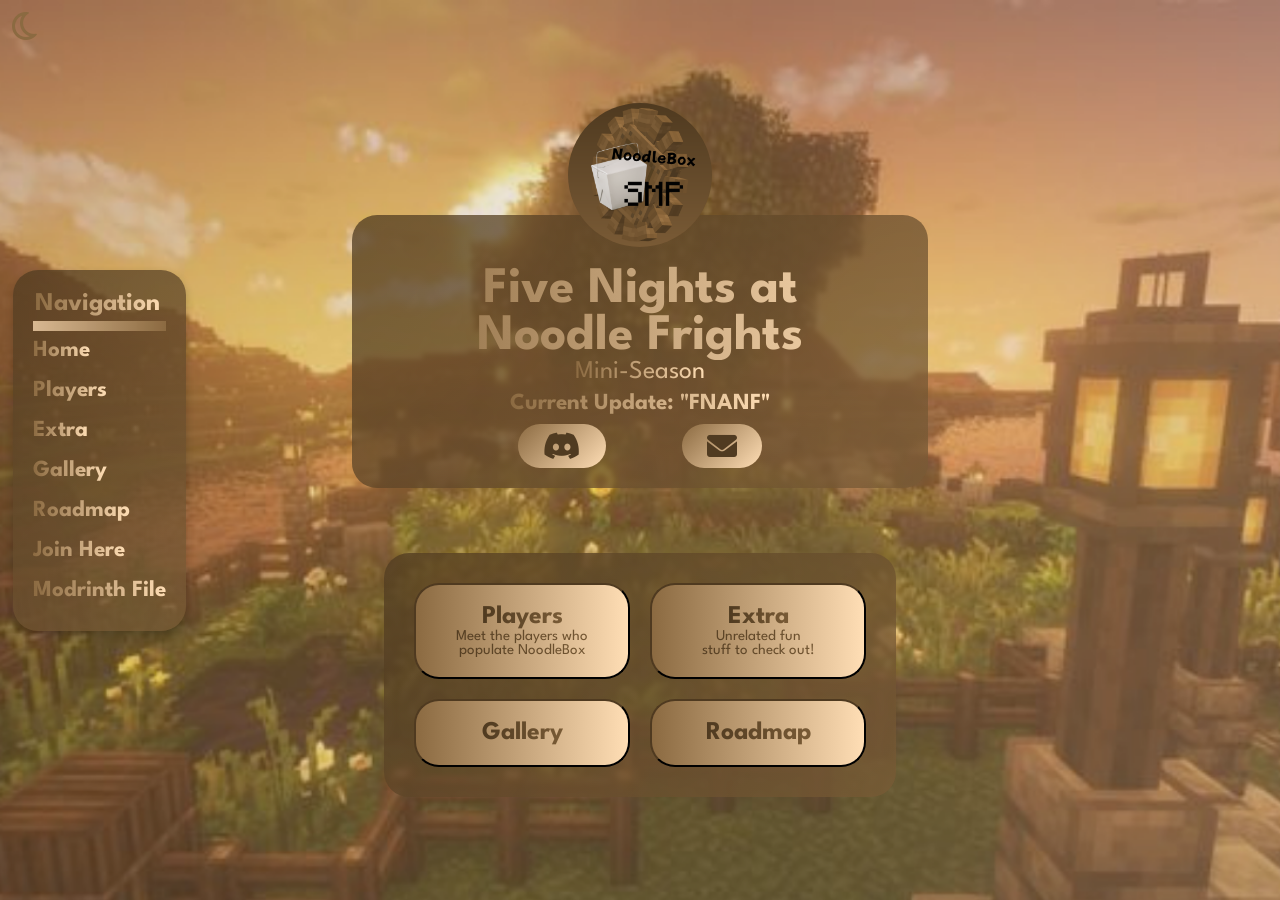
==== commit 6522996d: "Refactor code structure for improved readability and maintainability" ====
--- a/index.html
+++ b/index.html
@@ -18,13 +18,20 @@
     />
 
     <meta property="og:title" content="NoodleBox SMP | Homepage" />
-    <meta property="og:description" content="Official website for the NoodleBox SMP" />
+    <meta
+      property="og:description"
+      content="Official website for the NoodleBox SMP"
+    />
     <meta property="og:image" content="/images/noodleboxLogo_noBG.png" />
     <meta property="og:url" content="https://noodlebox.cc" />
 
     <title>NoodleBox SMP | Homepage</title>
 
-    <link rel="icon" type="image/x-icon" href="/images/noodleboxLogo_noBG.png" />
+    <link
+      rel="icon"
+      type="image/x-icon"
+      href="/images/noodleboxLogo_noBG.png"
+    />
 
     <link rel="preconnect" href="https://fonts.googleapis.com" />
     <link rel="preconnect" href="https://fonts.gstatic.com" crossorigin />
@@ -76,32 +83,97 @@
     <div class="homepageContainer">
       <nav>
         <ul class="sidebar">
-          <i class="fa-regular fa-rectangle-xmark" onclick=closeSidebar()></i>
-          <li><a href="index.html" class="navLink"><h4 class="active">Home</h4></a></li>
-          <li><a href="players.html" class="navLink"><h4>Players</h4></a></li>
-          <li><a href="extra.html" class="navLink"><h4>Extra</h4></a></li>
-          <li><a href="gallery.html" class="navLink"><h4>Gallery</h4></a></li>
-          <li><a href="roadmap.html" class="navLink"><h4>Roadmap</h4></a></li>
-          <li><a href="https://discord.gg/k8M3CMXGmx" class="navLink"><h4>Join Here</h4></a></li>
-          <li><a onclick=notAvailable() class="navLink" download><h4>Modrinth File</h4></a></li>
+          <i class="fa-regular fa-rectangle-xmark" onclick="closeSidebar()"></i>
+          <li>
+            <a href="index.html" class="navLink"
+              ><h4 class="active">Home</h4></a
+            >
+          </li>
+          <li>
+            <a href="players.html" class="navLink"><h4>Players</h4></a>
+          </li>
+          <li>
+            <a href="extra.html" class="navLink"><h4>Extra</h4></a>
+          </li>
+          <li>
+            <a href="gallery.html" class="navLink"><h4>Gallery</h4></a>
+          </li>
+          <li>
+            <a href="roadmap.html" class="navLink"><h4>Roadmap</h4></a>
+          </li>
+          <li>
+            <a href="https://discord.gg/k8M3CMXGmx" class="navLink"
+              ><h4>Join Here</h4></a
+            >
+          </li>
+          <li>
+            <a href="fiveNightsAtNoodlefrights.mrpack" class="navLink" download
+              ><h4>Modrinth File</h4></a
+            >
+          </li>
         </ul>
 
         <ul class="mainNav">
           <h3 class="navHeader gradient-text">Navigation</h3>
           <div class="navDivider"></div>
-          <li><a href="index.html" class="gradient-text navLink active availableButton"><h4>Home</h4></a></li>
-          <li><a href="players.html" class="gradient-text navLink availableButton"><h4>Players</h4></a></li>
-          <li><a href="extra.html" class="gradient-text navLink availableButton"><h4>Extra</h4></a></li>
-          <li><a href="gallery.html" class="gradient-text navLink availableButton"><h4>Gallery</h4></a></li>
-          <li><a href="roadmap.html" class="gradient-text navLink availableButton"><h4>Roadmap</h4></a></li>
-          <li><a href="https://discord.gg/k8M3CMXGmx" class="gradient-text navLink availableButton"><h4>Join Here</h4></a></li>
-          <li><a onclick=notAvailable() class="gradient-text navLink notAvailableButton" download><h4>Modrinth File</h4></a></li>
+          <li>
+            <a
+              href="index.html"
+              class="gradient-text navLink active availableButton"
+              ><h4>Home</h4></a
+            >
+          </li>
+          <li>
+            <a href="players.html" class="gradient-text navLink availableButton"
+              ><h4>Players</h4></a
+            >
+          </li>
+          <li>
+            <a href="extra.html" class="gradient-text navLink availableButton"
+              ><h4>Extra</h4></a
+            >
+          </li>
+          <li>
+            <a href="gallery.html" class="gradient-text navLink availableButton"
+              ><h4>Gallery</h4></a
+            >
+          </li>
+          <li>
+            <a href="roadmap.html" class="gradient-text navLink availableButton"
+              ><h4>Roadmap</h4></a
+            >
+          </li>
+          <li>
+            <a
+              href="https://discord.gg/k8M3CMXGmx"
+              class="gradient-text navLink availableButton"
+              ><h4>Join Here</h4></a
+            >
+          </li>
+          <li>
+            <a
+              href="fiveNightsAtNoodlefrights.mrpack"
+              class="gradient-text navLink availableButton"
+              download
+              ><h4>Modrinth File</h4></a
+            >
+          </li>
         </ul>
       </nav>
-      <i class="fa-solid fa-bars" onclick=openSidebar()></i>
-
-      <i class="fa-regular fa-moon" onclick="toggleDarkMode()" id="themeToggleMoon" title="Toggle Dark Mode"></i>
-      <i class="fa-regular fa-sun" onclick="toggleLightMode()" id="themeToggleSun" title="Toggle Light Mode"></i>
+      <i class="fa-solid fa-bars" onclick="openSidebar()"></i>
+
+      <i
+        class="fa-regular fa-moon"
+        onclick="toggleDarkMode()"
+        id="themeToggleMoon"
+        title="Toggle Dark Mode"
+      ></i>
+      <i
+        class="fa-regular fa-sun"
+        onclick="toggleLightMode()"
+        id="themeToggleSun"
+        title="Toggle Light Mode"
+      ></i>
 
       <main>
         <div class="content">
@@ -110,32 +182,43 @@
             alt="NoodleBox Logo"
             class="logo"
             id="logo"
-            onclick="location.href='https://nsb3-archive.surzies.workers.dev/'"
+            onclick="
+              location.href = 'https://nsb3-archive.surzies.workers.dev/'
+            "
             title="Take me back to the old times"
           />
           <div class="mainCardParent">
             <div class="homeCard">
-              <h1 class="gradient-text">NoodleBox Season 4</h1>
+              <h1 class="gradient-text">Five Nights at Noodle Frights</h1>
 
               <br />
 
-              <sub class="gradient-text">Temporary Shutdown</sub>
+              <sub class="gradient-text">Mini-Season</sub>
 
               <br />
 
-              <h4 class="gradient-text">Current Update: Undefined</h4>
+              <h4 class="gradient-text">
+                Current Update: "FNANF"
+              </h4>
 
               <br />
 
               <div class="buttonCardParent">
                 <a href="https://discord.gg/k8M3CMXGmx">
                   <div class="buttonCard availableButton">
-                    <i class="fa-brands fa-discord headerIcon" style="cursor: pointer"></i>
+                    <i
+                      class="fa-brands fa-discord headerIcon"
+                      style="cursor: pointer"
+                    ></i>
                   </div>
                 </a>
 
                 <div class="buttonCard availableButton">
-                  <i class="fa-solid fa-envelope headerIcon" onclick="emailClick()" style="cursor: pointer"></i>
+                  <i
+                    class="fa-solid fa-envelope headerIcon"
+                    onclick="emailClick()"
+                    style="cursor: pointer"
+                  ></i>
                 </div>
               </div>
             </div>
@@ -145,23 +228,39 @@
 
           <div class="h2CardParent">
             <div class="h2Card">
-              <button onclick="location.href = 'players.html'" class="availableButton">
+              <button
+                onclick="location.href = 'players.html'"
+                class="availableButton"
+              >
                 <h2 class="gradient-text-h2">Players</h2>
-                <p class="gradient-text-h2">Meet the players who populate NoodleBox</p>
-              </button>
-
-              <button onclick="location.href = 'extra.html'" class="availableButton">
+                <p class="gradient-text-h2">
+                  Meet the players who populate NoodleBox
+                </p>
+              </button>
+
+              <button
+                onclick="location.href = 'extra.html'"
+                class="availableButton"
+              >
                 <h2 class="gradient-text-h2">Extra</h2>
-                <p class="gradient-text-h2">Unrelated fun stuff to check out!</p>
+                <p class="gradient-text-h2">
+                  Unrelated fun stuff to check out!
+                </p>
               </button>
             </div>
 
             <div class="mainCardH2">
-              <button onclick="location.href = 'gallery.html'" class="availableButton">
+              <button
+                onclick="location.href = 'gallery.html'"
+                class="availableButton"
+              >
                 <h2 class="gradient-text-h2">Gallery</h2>
               </button>
 
-              <button onclick="location.href = 'roadmap.html'" class="availableButton">
+              <button
+                onclick="location.href = 'roadmap.html'"
+                class="availableButton"
+              >
                 <h2 class="gradient-text-h2">Roadmap</h2>
               </button>
             </div>
@@ -171,12 +270,12 @@
     </div>
 
     <script>
-      const theme = localStorage.getItem('theme');
-      if (theme === 'dark') {
+      const theme = localStorage.getItem("theme");
+      if (theme === "dark") {
         toggleDarkMode();
       } else {
         toggleLightMode();
       }
     </script>
   </body>
-</html>+</html>
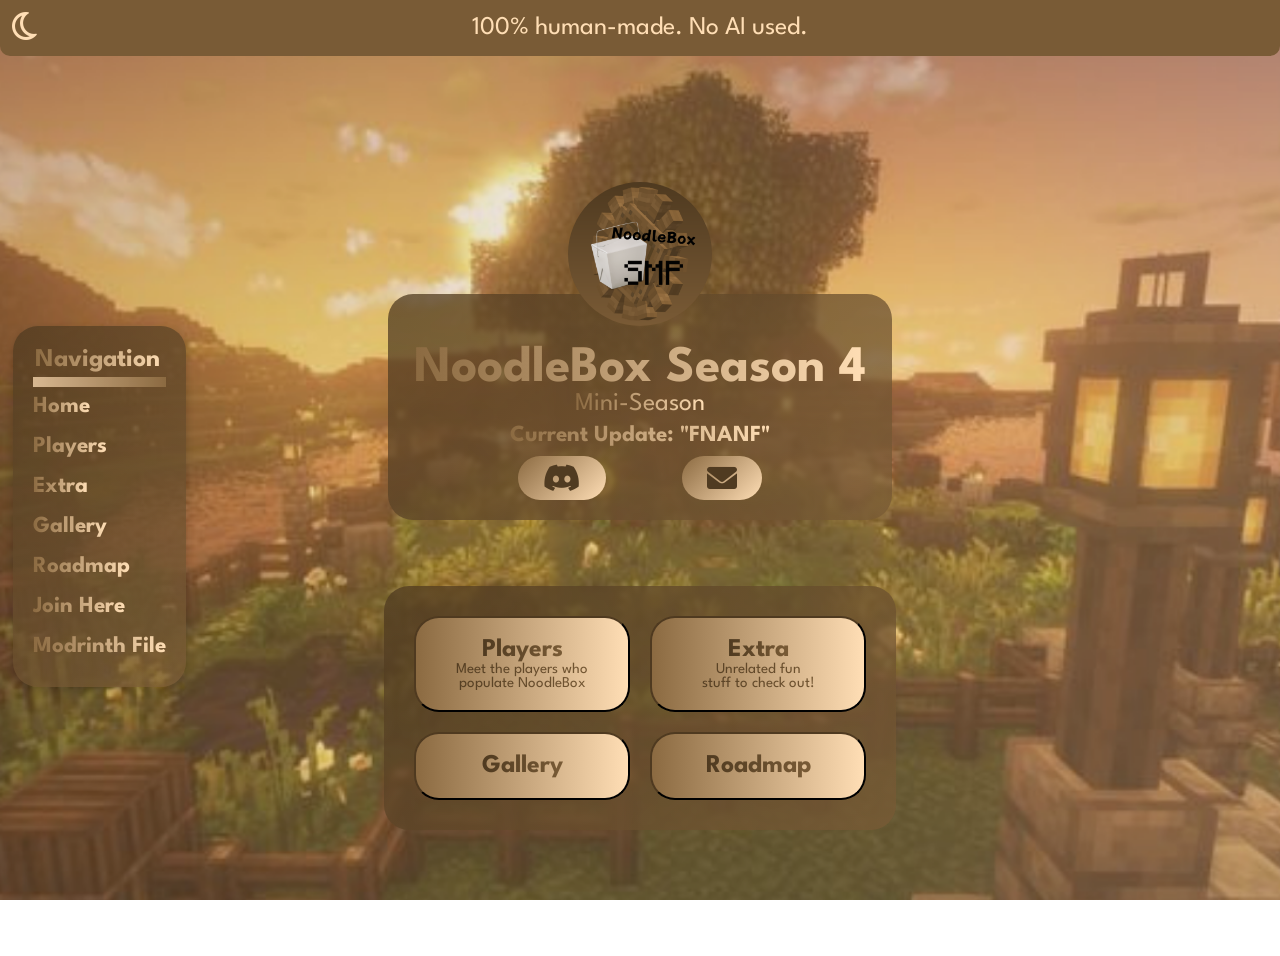
==== commit fd7752e6: "added "no ai" banner" ====
--- a/index.html
+++ b/index.html
@@ -79,6 +79,10 @@
         <span></span>
       </div>
     </div>
+
+    <header>
+      <sub>100% human-made. No AI used.</sub>
+    </header>
 
     <div class="homepageContainer">
       <nav>
@@ -189,7 +193,7 @@
           />
           <div class="mainCardParent">
             <div class="homeCard">
-              <h1 class="gradient-text">Five Nights at Noodle Frights</h1>
+              <h1 class="gradient-text" id="title">Five Nights at Noodle Frights</h1>
 
               <br />
 
--- a/styles/layout.css
+++ b/styles/layout.css
@@ -404,6 +404,9 @@
   top: 0;
   left: 0;
 }
+.fa-moon {
+  color: var(--lightGradSec);
+}
 
 .fa-moon {
   display: block;
@@ -414,4 +417,18 @@
 
 #shortboiaidz {
   scale: 1.6;
+}
+
+header {
+  background: var(--darkGradSec);
+  color: var(--textColour);
+  padding: 1rem;
+  text-align: center;
+  font-family: var(--leagueSpartan);
+  border-radius: 0px 0px 10px 10px;
+  text-wrap: balance;
+}
+
+.title {
+  text-wrap: balance;
 }
--- a/styles/responsive.css
+++ b/styles/responsive.css
@@ -95,13 +95,13 @@
     text-wrap: balance;
     padding: clamp(10px, 2vw, 20px)
   }
-}
-
-@media (max-width: 450px) {
   ::picker-icon {
     display: none;
   }
   select {
     text-decoration: underline;
   }
+  header {
+    display: none;
+  }
 }
